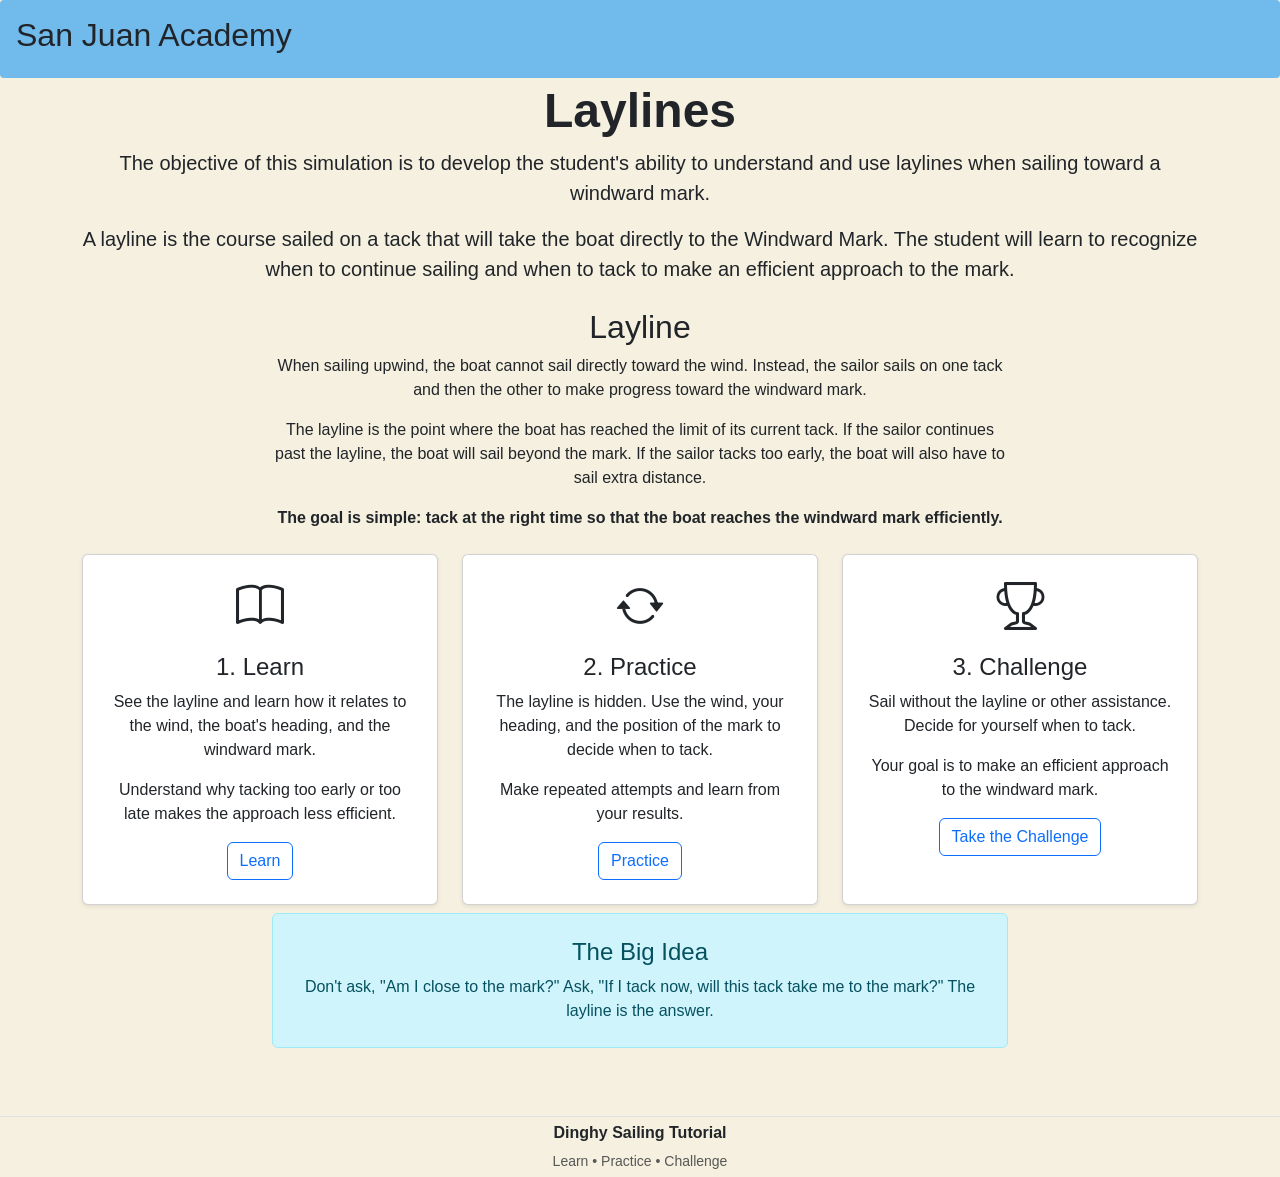
==== index.html @ 8ac59e24 "cosmetics" ====
<!DOCTYPE html>
<html lang="en">
<head>
<meta charset="UTF-8">
<meta name="viewport" content="width=device-width, initial-scale=1">
<title>Layline | San Juan Academy</title>

<!-- Bootstrap -->
<link href="https://cdn.jsdelivr.net/npm/bootstrap@5.3.7/dist/css/bootstrap.min.css" rel="stylesheet">

<!-- Bootstrap Icons -->
<link rel="stylesheet" href="https://cdn.jsdelivr.net/npm/bootstrap-icons@1.13.1/font/bootstrap-icons.min.css">

<!-- Google Font -->
<link href="https://fonts.googleapis.com/css2?family=Inter:wght@400;500;600;700&display=swap" rel="stylesheet">

<!-- Custom CSS -->
<link rel="stylesheet" href="css/style.css">

<link rel="apple-touch-icon" sizes="180x180" href="favicon/apple-touch-icon.png">
<link rel="icon" type="image/png" sizes="32x32" href="favicon/favicon-32x32.png">
<link rel="icon" type="image/png" sizes="16x16" href="favicon/favicon-16x16.png">
<link rel="manifest" href="favicon/site.webmanifest">

</head>
<body>
    <div style="background-color: var(--nav-bg); color: var(--text-color); padding: 1rem; border-radius: 4px;">
        <h2>San Juan Academy</h2>
    </div>
  <!-- Hero -->

  <header class="container text-center py-1">
    <h1 class="display-5 fw-bold">
        Laylines
    </h1>
    <p class="lead mt-1">
        The objective of this simulation is to develop the student's ability to understand and use laylines when sailing toward a windward mark.
    </p>

    <p class="lead mt-1">
        A layline is the course sailed on a tack that will take the boat directly to the Windward Mark. The student will learn to recognize when to continue sailing and when to tack to make an efficient approach to the mark.
    </p>
  </header>

  <!-- Introduction -->
  <section class="container py-1">
    <div class="row justify-content-center">
        <div class="col-lg-8 text-center">

            <h2>Layline</h2>

            <p class="mt-1">
                When sailing upwind, the boat cannot sail directly toward the wind.
                Instead, the sailor sails on one tack and then the other to make progress toward the windward mark.
            </p>
            <p>
                The layline is the point where the boat has reached the limit of its current tack.
                If the sailor continues past the layline, the boat will sail beyond the mark.
                If the sailor tacks too early, the boat will also have to sail extra distance.
            </p>
            <p class="fw-semibold">
                The goal is simple: tack at the right time so that the boat reaches the windward mark efficiently.
            </p>
        </div>
    </div>
  </section>

  <!-- Three stages -->
  <section class="container py-1">
    <div class="row g-4">
        <!-- Learn -->
        <div class="col-md-4">
            <div class="card h-100 text-center shadow-sm">
                <div class="card-body p-4">
                    <i class="bi bi-book display-5"></i>
                    <h3 class="h4 mt-3">
                    1. Learn
                    </h3>
                    <p>
                        See the layline and learn how it relates to the wind,
                        the boat's heading, and the windward mark.
                    </p>
                    <p>
                        Understand why tacking too early or too late makes the approach less efficient.
                    </p>
                    <a href="learn.html"
                    class="btn btn-outline-primary">
                    Learn
                    </a>
                </div>
            </div>
        </div>
        <!-- Practice -->
        <div class="col-md-4">
            <div class="card h-100 text-center shadow-sm">
                <div class="card-body p-4">
                    <i class="bi bi-arrow-repeat display-5"></i>
                    <h3 class="h4 mt-3">
                    2. Practice
                    </h3>
                    <p>
                        The layline is hidden.
                        Use the wind, your heading, and the position of the mark
                        to decide when to tack.
                    </p>
                    <p>
                        Make repeated attempts and learn from your results.
                    </p>
                    <a href="practice.html"
                    class="btn btn-outline-primary">
                    Practice
                    </a>
                </div>
            </div>
        </div>
        <!-- Challenge -->
        <div class="col-md-4">
            <div class="card h-100 text-center shadow-sm">
                <div class="card-body p-4">
                    <i class="bi bi-trophy display-5"></i>
                    <h3 class="h4 mt-3">
                        3. Challenge
                    </h3>

                    <p>
                        Sail without the layline or other assistance.
                        Decide for yourself when to tack.
                    </p>

                    <p>
                        Your goal is to make an efficient approach to the windward mark.
                    </p>

                    <a href="challenge.html"
                       class="btn btn-outline-primary">
                        Take the Challenge
                    </a>

                </div>

            </div>

        </div>

    </div>

</section>


<!-- Key idea -->

<section class="container py-1">

    <div class="row justify-content-center">

        <div class="col-lg-8">

            <div class="alert alert-info text-center p-4">

                <h2 class="h4">
                    The Big Idea
                </h2>

                <p class="mb-0">
                    Don't ask, "Am I close to the mark?"
                    Ask, "If I tack now, will this tack take me to the mark?"
                    The layline is the answer.
                </p>

            </div>

        </div>

    </div>

</section>


<!-- Footer -->

<footer class="border-top mt-5 py-1">
    <div class="container text-center">
        <p class="mb-1">
            <strong>Dinghy Sailing Tutorial</strong>
        </p>
        <small class="text-body-secondary">
            Learn • Practice • Challenge
        </small>
    </div>
</footer>


<script src="https://cdn.jsdelivr.net/npm/bootstrap@5.3.7/dist/js/bootstrap.bundle.min.js">
</script>

</body>
</html>
---- css/style.css ----
/* 1. Define your 5 colors */
:root {
  --bg-color: rgb(245 240 223);       /* 1. Soft Sand (Main Light Background) */
  --text-color: rgb(33 37 41);         /* 2. Charcoal Black (Main Text for clear reading) */
  --primary-color: rgb(21 101 161);    /* 3. Deep Sea Blue (Buttons) */
  --nav-bg: rgb(113 186 236);          /* 4. Light Clear Sky Blue (Navbar Background) */
  --footer-bg: rgb(229 217 186);       /* 5. Sandy Beach Beige (Footer Background) */
}

/* 2. Assign them to your HTML structures */
body {
  background-color: var(--bg-color) !important;
  color: var(--text-color) !important;
  margin: 0;
  font-family: -apple-system, BlinkMacSystemFont, "Segoe UI", Roboto, sans-serif;
}











  /* 1. Make the input pane a flex container that fills the height */
#input-pane {
  display: flex;
  flex-direction: column;
  height: 100%; /* Or 100vh depending on your container setup */
}


/* 2. Hide inactive sections, but make the active section fill ALL available space */
.input-section {
  display: none; 
}

.input-section.active {
  display: flex;
  flex-direction: column;
  flex: 1; /* 💡 This forces the active section to stretch and fill the whole #input-pane */
  height: 100%;
}

/* 3. Make the rows stretch evenly from top to bottom */
.input-section.active .control-row,
.input-section.active .control-column {
  display: flex;
  flex: 1; /* 💡 This splits the vertical space evenly among rows/columns */
  gap: 8px; /* Adds space between buttons */
  margin-bottom: 8px;
}

/* 4. Make the buttons expand to fill the width and height of their row */
.control-button {
  flex: 1; /* 💡 This forces buttons to stretch horizontally to fill the row */
  width: 100%;
  height: 100%; /* Forces buttons to stretch vertically */
  font-size: 1.1rem; /* Optional: makes text easier to read on big buttons */
}


/* ==========================================
   4. Individual Panel Blocks
   ========================================== */
#windControl, 
#pointOfSailControl, 
#map, 
#input-pane {
  background: #ffffff;
  padding: 8px; /* Reduced box interior padding */
  border-radius: 6px;
  box-shadow: 0 1px 3px rgba(0, 0, 0, 0.05);
  box-sizing: border-box;
}

/* Map specific styling */
#map {
  background-color: #e5e9f0;
  border: 1px dashed #ccd4e0;
  height: 1000px;
}

/* ==========================================
   5. Form Elements & Radio Buttons
   ========================================== */
label {
  display: block;
  margin-bottom: 4px; /* Snug spacing between options */
  cursor: pointer;
  font-size: 0.88rem;
}

input[type="radio"] {
  margin-right: 4px;
  vertical-align: middle;
}

/* ==========================================
   5. Input Pane / Active Section
   ========================================== */
#input-pane {
  display: flex;
  flex-direction: column;
  padding: 4px; /* Minimal padding around controls */
}

/* Hide inactive sections */
.input-section:not(.active) {
  display: none !important;
}

/* Active section matches its exact text/button height */
.input-section.active {
  display: flex;
  flex-direction: column;
  width: 100%;
  gap: 4px; /* Close spacing between button rows */
  box-sizing: border-box;
}

/* Row-based buttons alignment */
.control-row {
  display: flex;
  gap: 4px; /* Minimal gap side-by-side */
}

/* Column-based buttons alignment */
.control-column {
  display: flex;
  flex-direction: column;
  gap: 4px; /* Minimal gap stacked */
}

/* Modern, dense dashboard buttons */
.control-button {
  flex: 1;
  padding: 5px 8px; /* Smaller, tight padding inside buttons */
  font-size: 0.85rem; /* Readable but small font */
  font-weight: 500;
  color: #4a5568;
  background-color: #ffffff;
  border: 1px solid #cbd5e1;
  border-radius: 4px;
  cursor: pointer;
  transition: all 0.15s ease;
  white-space: nowrap;
}

.control-button:hover {
  background-color: #edf2f7;
}
/* ==========================================
   INPUT PANE & ACTIVE SECTIONS
   ========================================== */
#input-pane {
  display: flex;
  flex-direction: column;
  padding: 4px;
}

/* Hide inactive sections */
.input-section:not(.active) {
  display: none !important;
}

/* Active control layout */
.input-section.active {
  display: flex;
  flex-direction: column;
  width: 100%;
  gap: 4px;
  box-sizing: border-box;
}

.control-row {
  display: flex;
  gap: 4px;
}

.control-column {
  display: flex;
  flex-direction: column;
  gap: 4px;
}

/* Base button style (Unclicked) */
.control-button {
  flex: 1;
  padding: 5px 8px;
  font-size: 0.85rem;
  font-weight: 500;
  color: #4a5568;
  background-color: #ffffff;
  border: 1px solid #cbd5e1;
  border-radius: 4px;
  cursor: pointer;
  transition: all 0.1s ease;
  white-space: nowrap;
}

/* Hover state (Only changes background slightly on mouseover) */
.control-button:hover {
  background-color: #edf2f7;
}

/* =========================================================
   🎯 THE FIX: THE HIGHLIGHT RULE FOR THE CURRENT SETTING
   ========================================================= */
/* Change '.selected' to match whatever class name your JS uses */
.control-button.selected,
.control-button.active-setting { 
  background-color: #3182ce !important; /* Vivid Sea Blue */
  color: #ffffff !important;            /* High-contrast White Text */
  border-color: #2b6cb0 !important;      /* Darker Blue Border */
  font-weight: bold !important;
}

#pointOfSailControl .point-of-sail-options {
    display: flex;
    flex-wrap: wrap;
    gap: 8px 12px;
    align-items: center;
}

#pointOfSailControl label {
    white-space: nowrap;
}

  #startExamBtn {
    position: absolute;
    bottom: 30px;       /* lower center */
    left: 50%;
    transform: translateX(-50%);
    z-index: 1000;
    background: #007acc;
    color: #fff;
    border: none;
    padding: 16px 32px;
    font-size: 1.2rem;
    font-weight: bold;
    border-radius: 8px;
    cursor: pointer;
  }
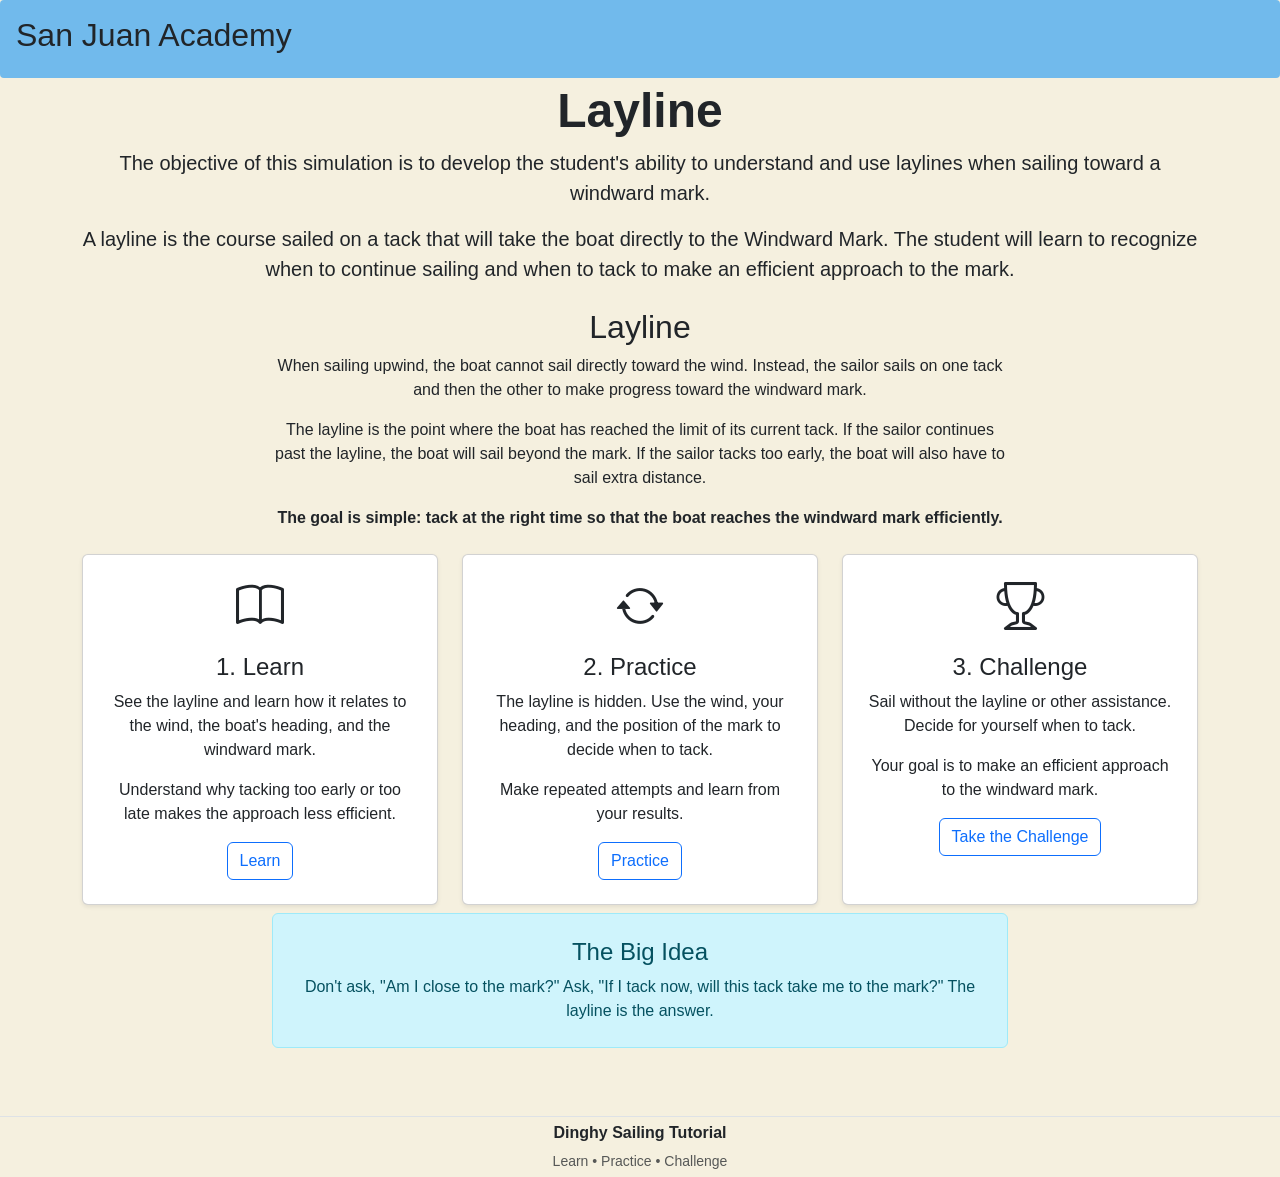
==== commit a69a0b1f: "stay with Layline not laylines" ====
--- a/index.html
+++ b/index.html
@@ -31,7 +31,7 @@
 
   <header class="container text-center py-1">
     <h1 class="display-5 fw-bold">
-        Laylines
+        Layline
     </h1>
     <p class="lead mt-1">
         The objective of this simulation is to develop the student's ability to understand and use laylines when sailing toward a windward mark.
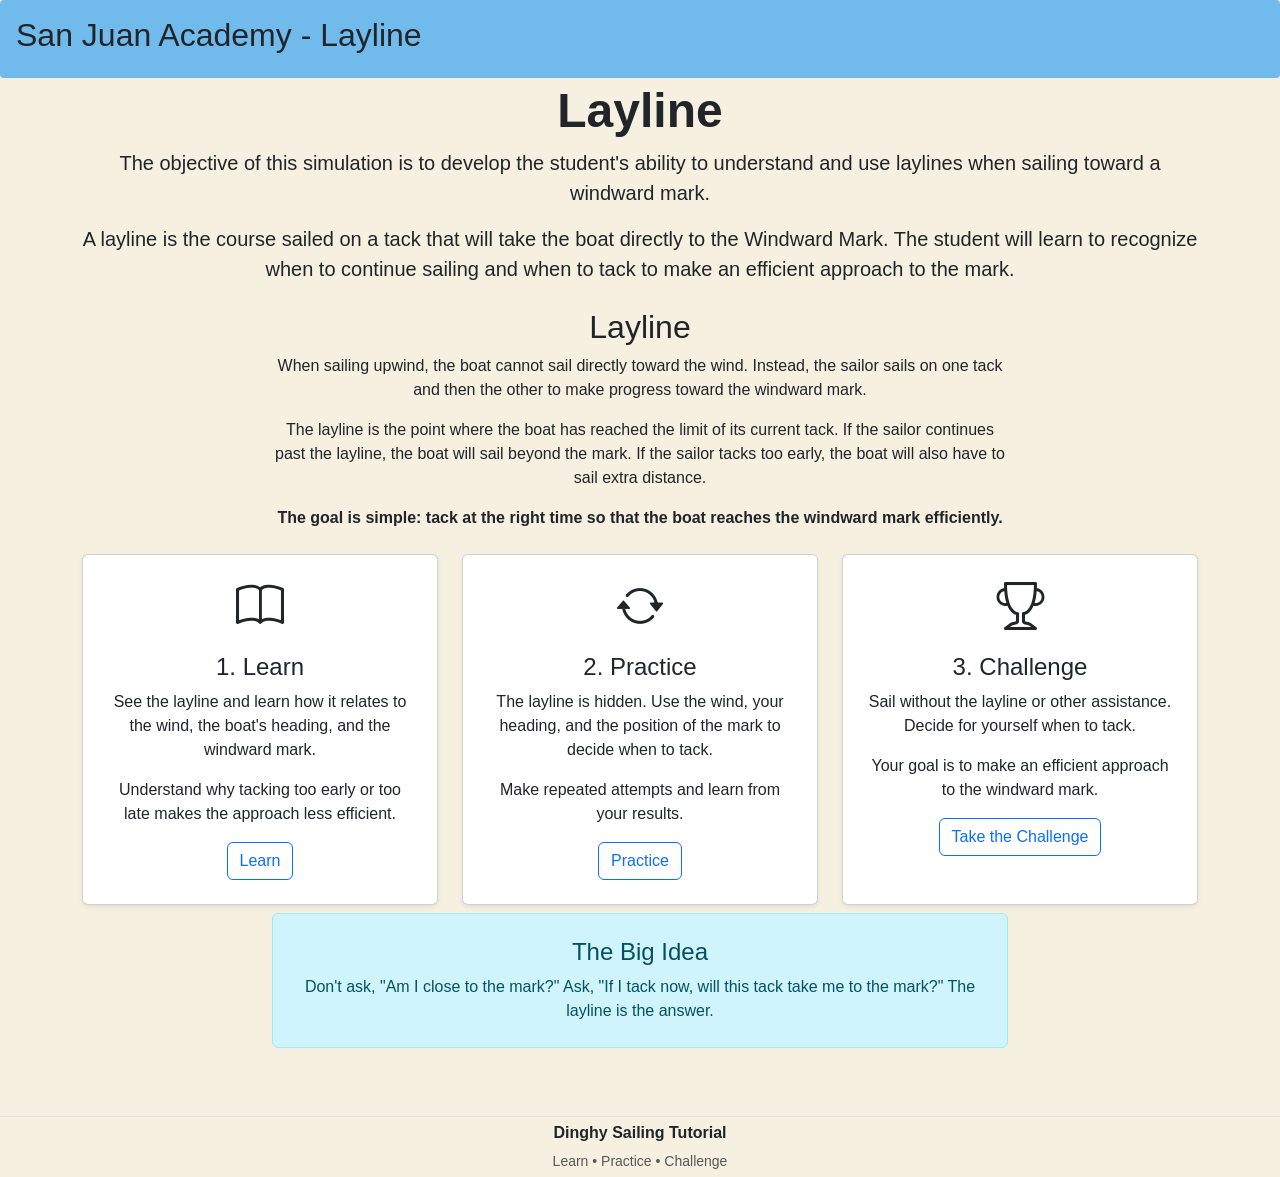
==== commit c466f1e6: "improved the title. added Layline" ====
--- a/index.html
+++ b/index.html
@@ -3,7 +3,7 @@
 <head>
 <meta charset="UTF-8">
 <meta name="viewport" content="width=device-width, initial-scale=1">
-<title>Layline | San Juan Academy</title>
+<title>Layline | San Juan Academy - Layline</title>
 
 <!-- Bootstrap -->
 <link href="https://cdn.jsdelivr.net/npm/bootstrap@5.3.7/dist/css/bootstrap.min.css" rel="stylesheet">
@@ -25,7 +25,7 @@
 </head>
 <body>
     <div style="background-color: var(--nav-bg); color: var(--text-color); padding: 1rem; border-radius: 4px;">
-        <h2>San Juan Academy</h2>
+        <h2>San Juan Academy - Layline</h2>
     </div>
   <!-- Hero -->
 
@@ -65,7 +65,7 @@
     </div>
   </section>
 
-  <!-- Three stages -->
+
   <section class="container py-1">
     <div class="row g-4">
         <!-- Learn -->
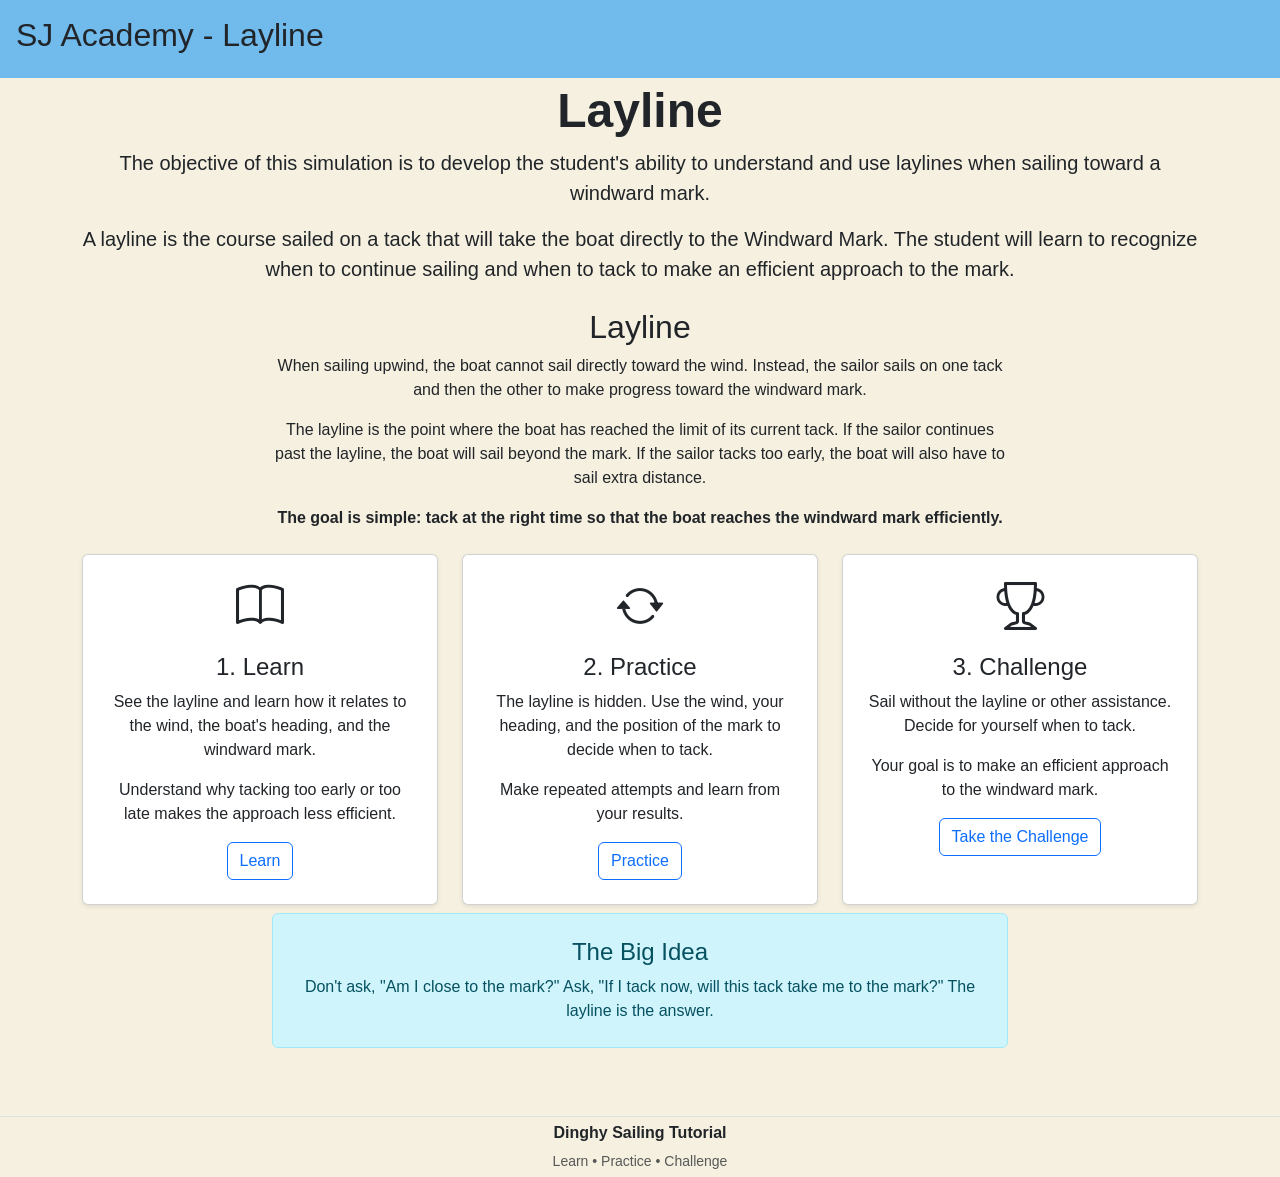
==== commit 59b4c6f3: "fixed the nav" ====
--- a/index.html
+++ b/index.html
@@ -24,8 +24,8 @@
 
 </head>
 <body>
-    <div style="background-color: var(--nav-bg); color: var(--text-color); padding: 1rem; border-radius: 4px;">
-        <h2>San Juan Academy - Layline</h2>
+    <div style="background-color: var(--nav-bg); color: var(--text-color); padding: 1rem;">
+        <h2>SJ Academy - Layline</h2>
     </div>
   <!-- Hero -->
 
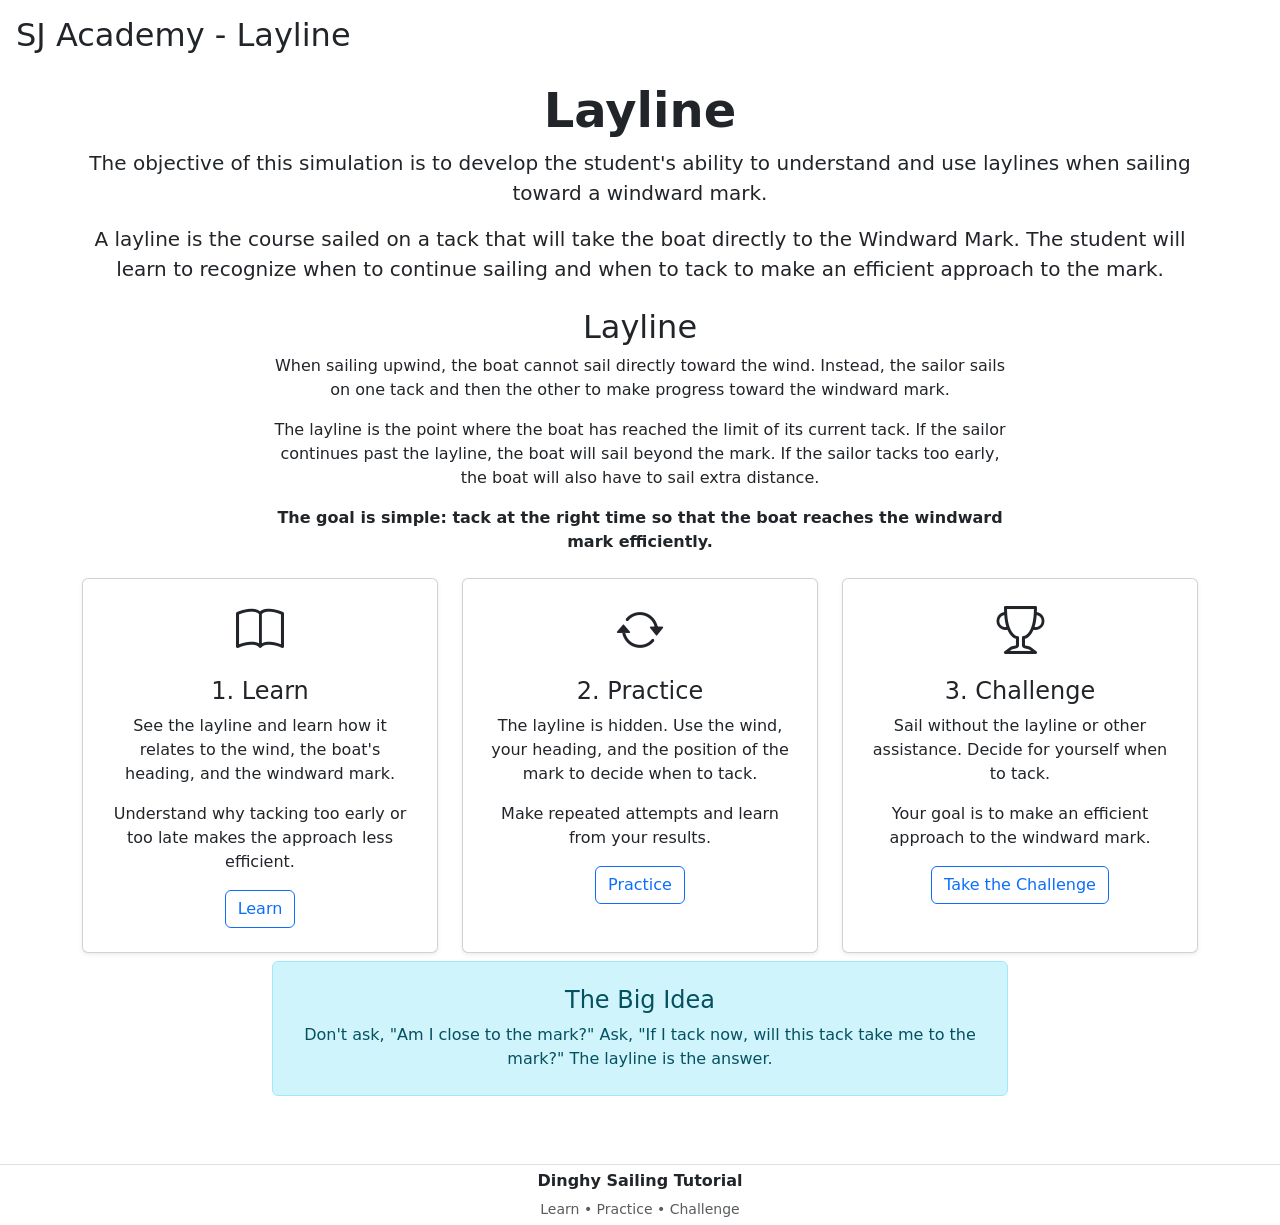
==== commit a2073751: "use the brand css" ====
--- a/index.html
+++ b/index.html
@@ -14,8 +14,8 @@
 <!-- Google Font -->
 <link href="https://fonts.googleapis.com/css2?family=Inter:wght@400;500;600;700&display=swap" rel="stylesheet">
 
-<!-- Custom CSS -->
-<link rel="stylesheet" href="css/style.css">
+<!-- Brand CSS in the San Juan Academy Repository-->
+<link rel="stylesheet" href="https://gerardogala.github.io/SanJuanAcademy/css/brand.css">
 
 <link rel="apple-touch-icon" sizes="180x180" href="favicon/apple-touch-icon.png">
 <link rel="icon" type="image/png" sizes="32x32" href="favicon/favicon-32x32.png">
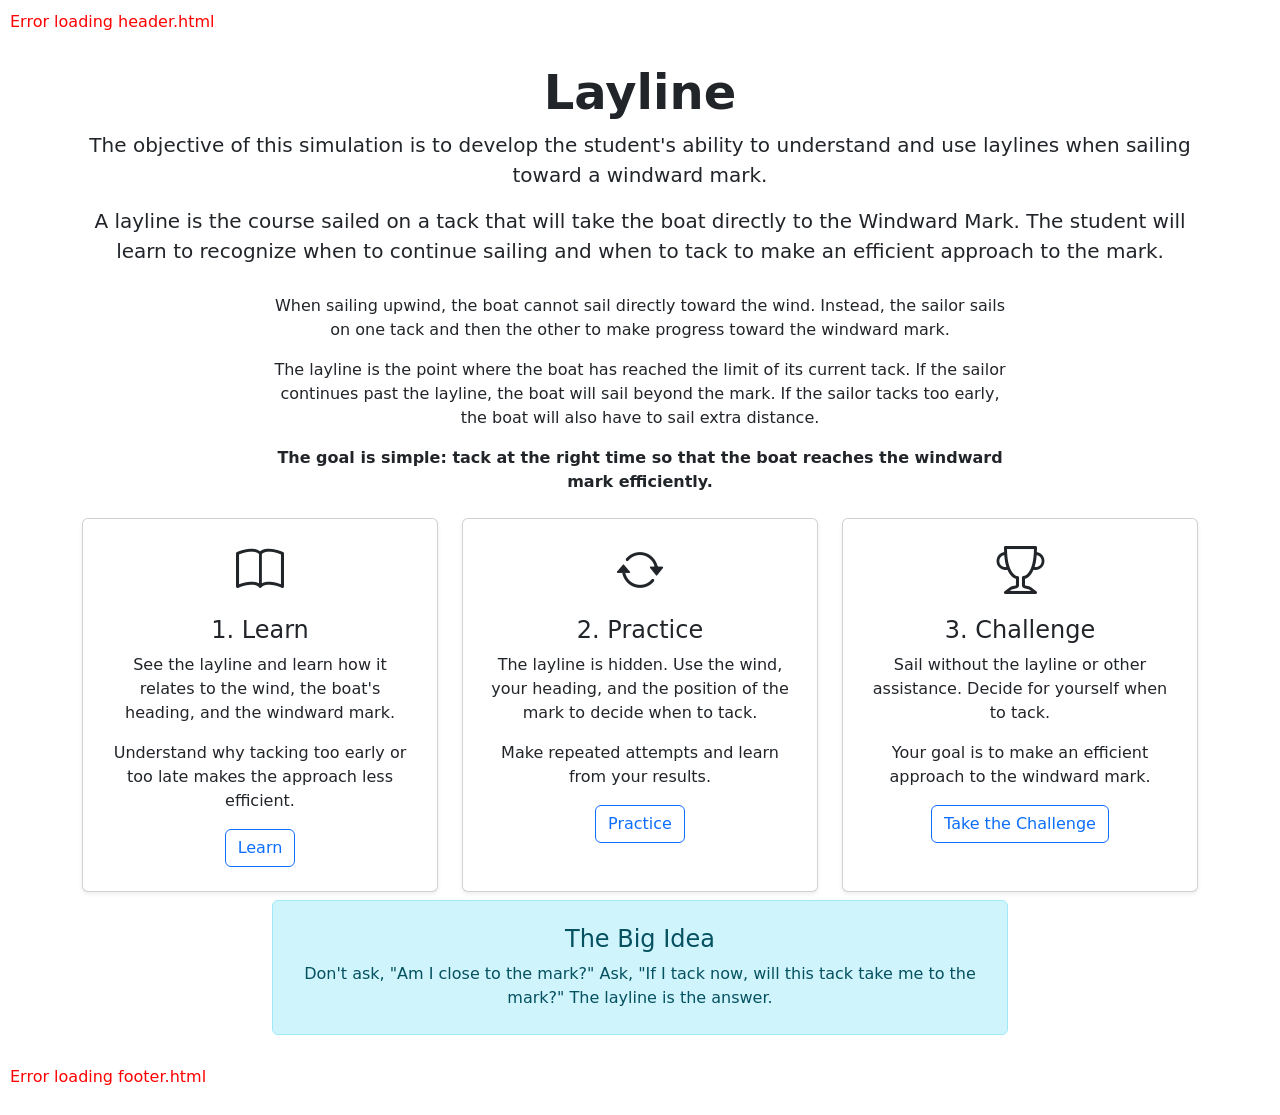
==== commit b7632d87: "use components" ====
--- a/index.html
+++ b/index.html
@@ -24,11 +24,10 @@
 
 </head>
 <body>
-    <div style="background-color: var(--nav-bg); color: var(--text-color); padding: 1rem;">
-        <h2>SJ Academy - Layline</h2>
-    </div>
+  <!-- Header will be injected here -->
+  <div id="header-placeholder"></div>
+
   <!-- Hero -->
-
   <header class="container text-center py-1">
     <h1 class="display-5 fw-bold">
         Layline
@@ -46,9 +45,6 @@
   <section class="container py-1">
     <div class="row justify-content-center">
         <div class="col-lg-8 text-center">
-
-            <h2>Layline</h2>
-
             <p class="mt-1">
                 When sailing upwind, the boat cannot sail directly toward the wind.
                 Instead, the sailor sails on one tack and then the other to make progress toward the windward mark.
@@ -146,50 +142,25 @@
 
 </section>
 
-
-<!-- Key idea -->
-
 <section class="container py-1">
-
     <div class="row justify-content-center">
-
         <div class="col-lg-8">
-
             <div class="alert alert-info text-center p-4">
-
                 <h2 class="h4">
                     The Big Idea
                 </h2>
-
                 <p class="mb-0">
                     Don't ask, "Am I close to the mark?"
                     Ask, "If I tack now, will this tack take me to the mark?"
                     The layline is the answer.
                 </p>
-
             </div>
-
         </div>
-
     </div>
-
 </section>
 
-
-<!-- Footer -->
-
-<footer class="border-top mt-5 py-1">
-    <div class="container text-center">
-        <p class="mb-1">
-            <strong>Dinghy Sailing Tutorial</strong>
-        </p>
-        <small class="text-body-secondary">
-            Learn • Practice • Challenge
-        </small>
-    </div>
-</footer>
-
-
+<div id="footer-placeholder"></div>
+<script src="js/layout.js"></script>
 <script src="https://cdn.jsdelivr.net/npm/bootstrap@5.3.7/dist/js/bootstrap.bundle.min.js">
 </script>
 
